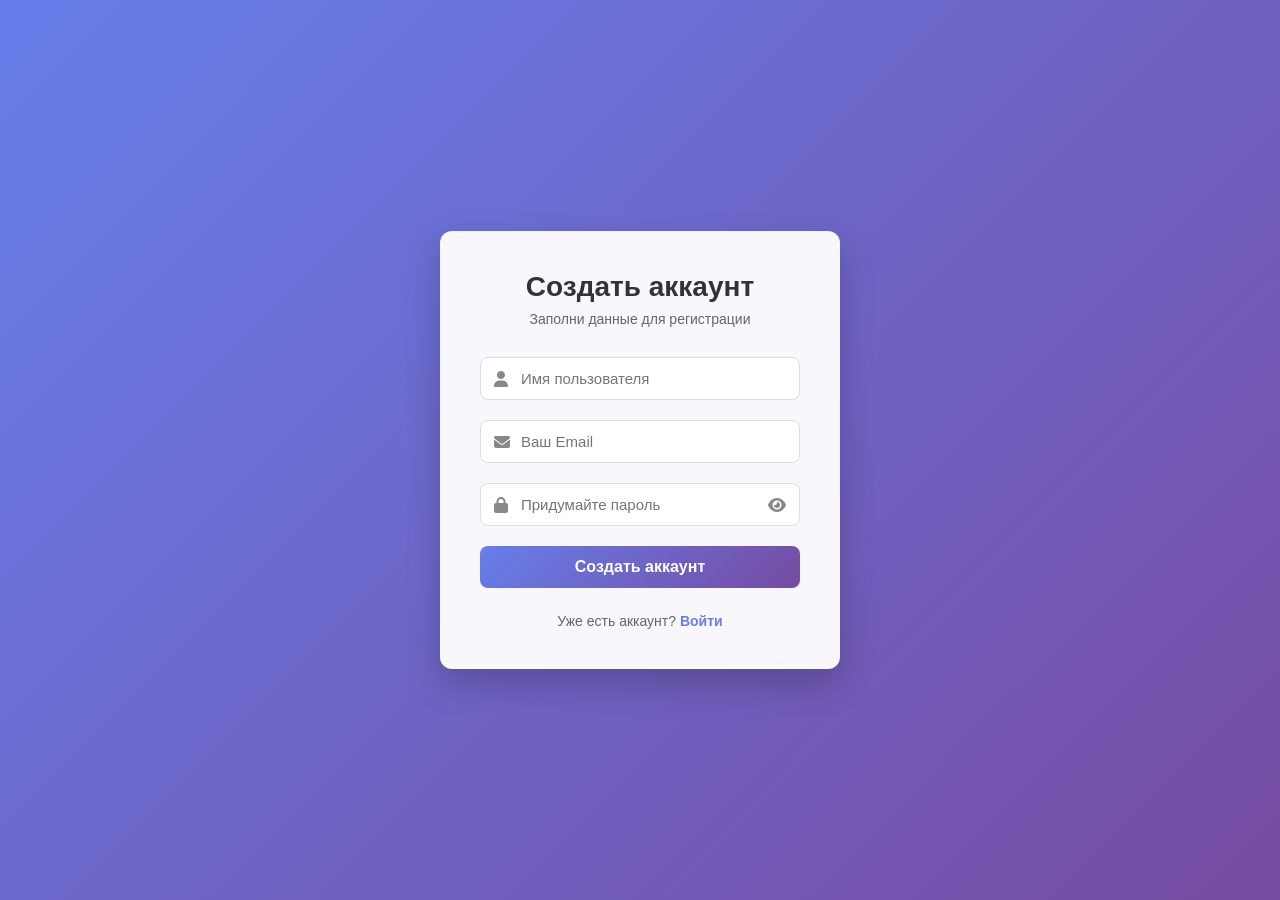
==== register.html @ 6f6ac212 "Create register.html" ====
<!DOCTYPE html>
<html lang="ru">
<head>
    <meta charset="UTF-8">
    <meta name="viewport" content="width=device-width, initial-scale=1.0">
    <title>Регистрация аккаунта</title>
    <link rel="stylesheet" href="https://cdnjs.cloudflare.com/ajax/libs/font-awesome/6.4.0/css/all.min.css">
    <link rel="stylesheet" href="style.css">
</head>
<body>

    <div class="login-container">
        <div class="login-header">
            <h2>Создать аккаунт</h2>
            <p>Заполни данные для регистрации</p>
        </div>

        <form class="login-form">
            <div class="input-group">
                <i class="fa-solid fa-user icon"></i>
                <input type="text" placeholder="Имя пользователя" required>
            </div>

            <div class="input-group">
                <i class="fa-solid fa-envelope icon"></i>
                <input type="email" placeholder="Ваш Email" required>
            </div>

            <div class="input-group">
                <i class="fa-solid fa-lock icon"></i>
                <input type="password" id="regPassword" placeholder="Придумайте пароль" required>
                <i class="fa-solid fa-eye toggle-password" id="toggleRegPassword"></i>
            </div>

            <button type="submit" class="btn-submit">Создать аккаунт</button>
        </form>

        <div class="login-footer">
            <p>Уже есть аккаунт? <a href="index.html">Войти</a></p>
        </div>
    </div>

    <script>
        // Переключатель видимости пароля на странице регистрации
        const toggleRegPassword = document.querySelector('#toggleRegPassword');
        const regPassword = document.querySelector('#regPassword');

        toggleRegPassword.addEventListener('click', function () {
            const type = regPassword.getAttribute('type') === 'password' ? 'text' : 'password';
            regPassword.setAttribute('type', type);
            this.classList.toggle('fa-eye-slash');
        });
    </script>
</body>
</html>
---- style.css ----
* {
    margin: 0;
    padding: 0;
    box-sizing: border-box;
    font-family: 'Segoe UI', Tahoma, Geneva, Verdana, sans-serif;
}

body {
    display: flex;
    justify-content: center;
    align-items: center;
    min-height: 100vh;
    /* Если есть картинка из папки images/bg.jpg, раскомментируй строку ниже */
    /* background: url('images/bg.jpg') no-repeat center center/cover; */
    background: linear-gradient(135deg, #667eea 0%, #764ba2 100%);
}

.login-container {
    background: rgba(255, 255, 255, 0.95);
    padding: 40px;
    border-radius: 12px;
    box-shadow: 0 15px 35px rgba(0, 0, 0, 0.2);
    width: 100%;
    max-width: 400px;
    backdrop-filter: blur(10px);
}

.login-header {
    text-align: center;
    margin-bottom: 30px;
}

.login-header h2 {
    color: #333;
    font-size: 28px;
    font-weight: 700;
    margin-bottom: 8px;
}

.login-header p {
    color: #666;
    font-size: 14px;
}

.input-group {
    position: relative;
    margin-bottom: 20px;
}

.input-group input {
    width: 100%;
    padding: 12px 40px;
    border: 1px solid #ddd;
    border-radius: 8px;
    font-size: 15px;
    outline: none;
    transition: all 0.3s ease;
}

.input-group input:focus {
    border-color: #667eea;
    box-shadow: 0 0 8px rgba(102, 126, 234, 0.4);
}

.input-group .icon {
    position: absolute;
    left: 14px;
    top: 50%;
    transform: translateY(-50%);
    color: #888;
}

.input-group .toggle-password {
    position: absolute;
    right: 14px;
    top: 50%;
    transform: translateY(-50%);
    color: #888;
    cursor: pointer;
}

.form-options {
    display: flex;
    justify-content: space-between;
    align-items: center;
    margin-bottom: 25px;
    font-size: 13px;
}

.remember-me {
    display: flex;
    align-items: center;
    gap: 6px;
    color: #555;
    cursor: pointer;
}

.forgot-pass {
    color: #667eea;
    text-decoration: none;
    transition: color 0.2s;
}

.forgot-pass:hover {
    color: #764ba2;
    text-decoration: underline;
}

.btn-submit {
    width: 100%;
    padding: 12px;
    background: linear-gradient(135deg, #667eea 0%, #764ba2 100%);
    border: none;
    border-radius: 8px;
    color: #fff;
    font-size: 16px;
    font-weight: 600;
    cursor: pointer;
    transition: transform 0.2s, box-shadow 0.2s;
}

.btn-submit:hover {
    transform: translateY(-2px);
    box-shadow: 0 5px 15px rgba(118, 75, 162, 0.4);
}

.login-footer {
    margin-top: 25px;
    text-align: center;
    font-size: 14px;
    color: #666;
}

.login-footer a {
    color: #667eea;
    font-weight: 600;
    text-decoration: none;
}

.login-footer a:hover {
    text-decoration: underline;
}
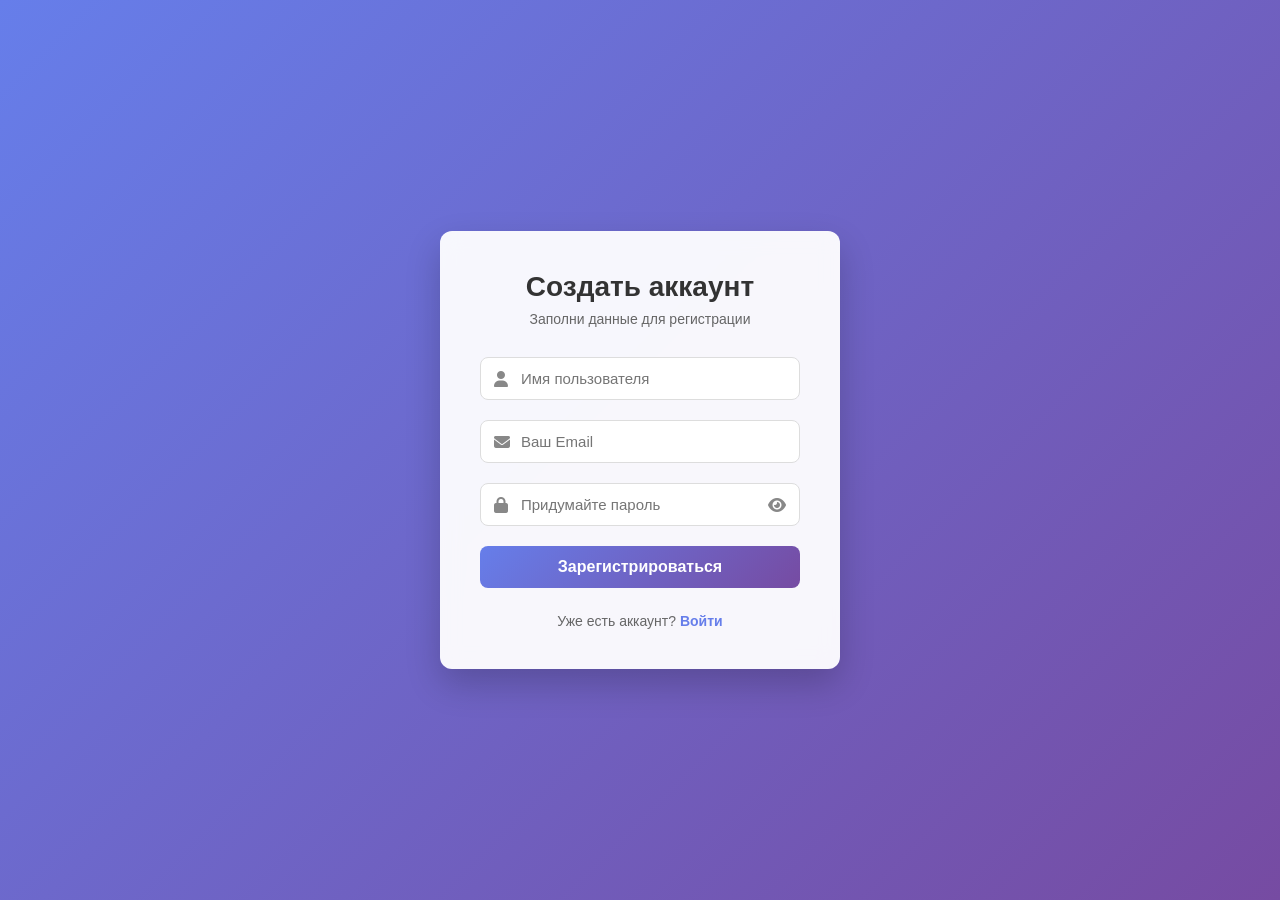
==== commit 9c909214: "Update register.html" ====
--- a/register.html
+++ b/register.html
@@ -32,7 +32,7 @@
                 <i class="fa-solid fa-eye toggle-password" id="toggleRegPassword"></i>
             </div>
 
-            <button type="submit" class="btn-submit">Создать аккаунт</button>
+            <button type="submit" class="btn-submit">Зарегистрироваться</button>
         </form>
 
         <div class="login-footer">
@@ -41,7 +41,6 @@
     </div>
 
     <script>
-        // Переключатель видимости пароля на странице регистрации
         const toggleRegPassword = document.querySelector('#toggleRegPassword');
         const regPassword = document.querySelector('#regPassword');
 
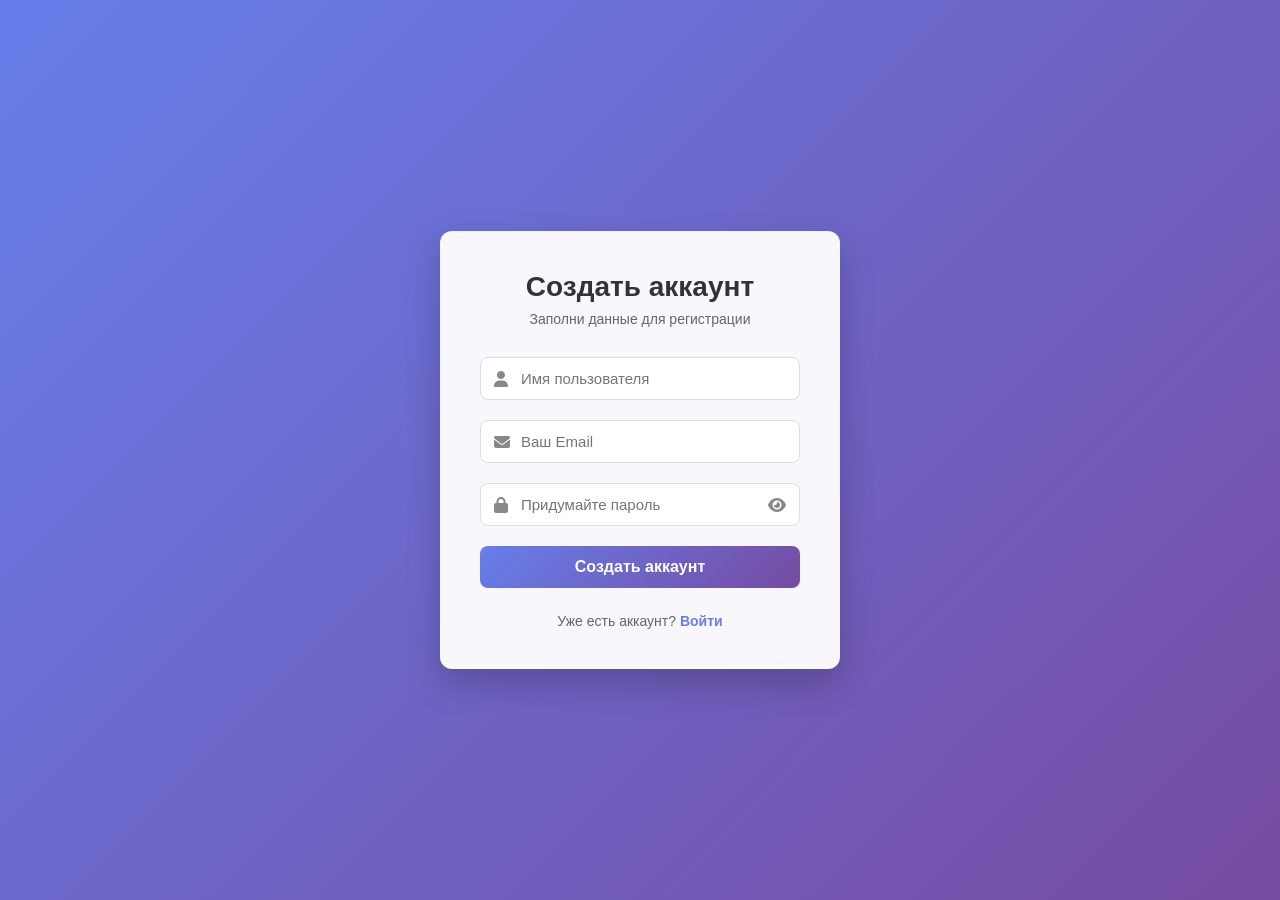
==== commit 9007f4ba: "Update register.html" ====
--- a/register.html
+++ b/register.html
@@ -32,7 +32,7 @@
                 <i class="fa-solid fa-eye toggle-password" id="toggleRegPassword"></i>
             </div>
 
-            <button type="submit" class="btn-submit">Зарегистрироваться</button>
+            <button type="submit" class="btn-submit">Создать аккаунт</button>
         </form>
 
         <div class="login-footer">
--- a/style.css
+++ b/style.css
@@ -10,8 +10,6 @@
     justify-content: center;
     align-items: center;
     min-height: 100vh;
-    /* Если есть картинка из папки images/bg.jpg, раскомментируй строку ниже */
-    /* background: url('images/bg.jpg') no-repeat center center/cover; */
     background: linear-gradient(135deg, #667eea 0%, #764ba2 100%);
 }
 
